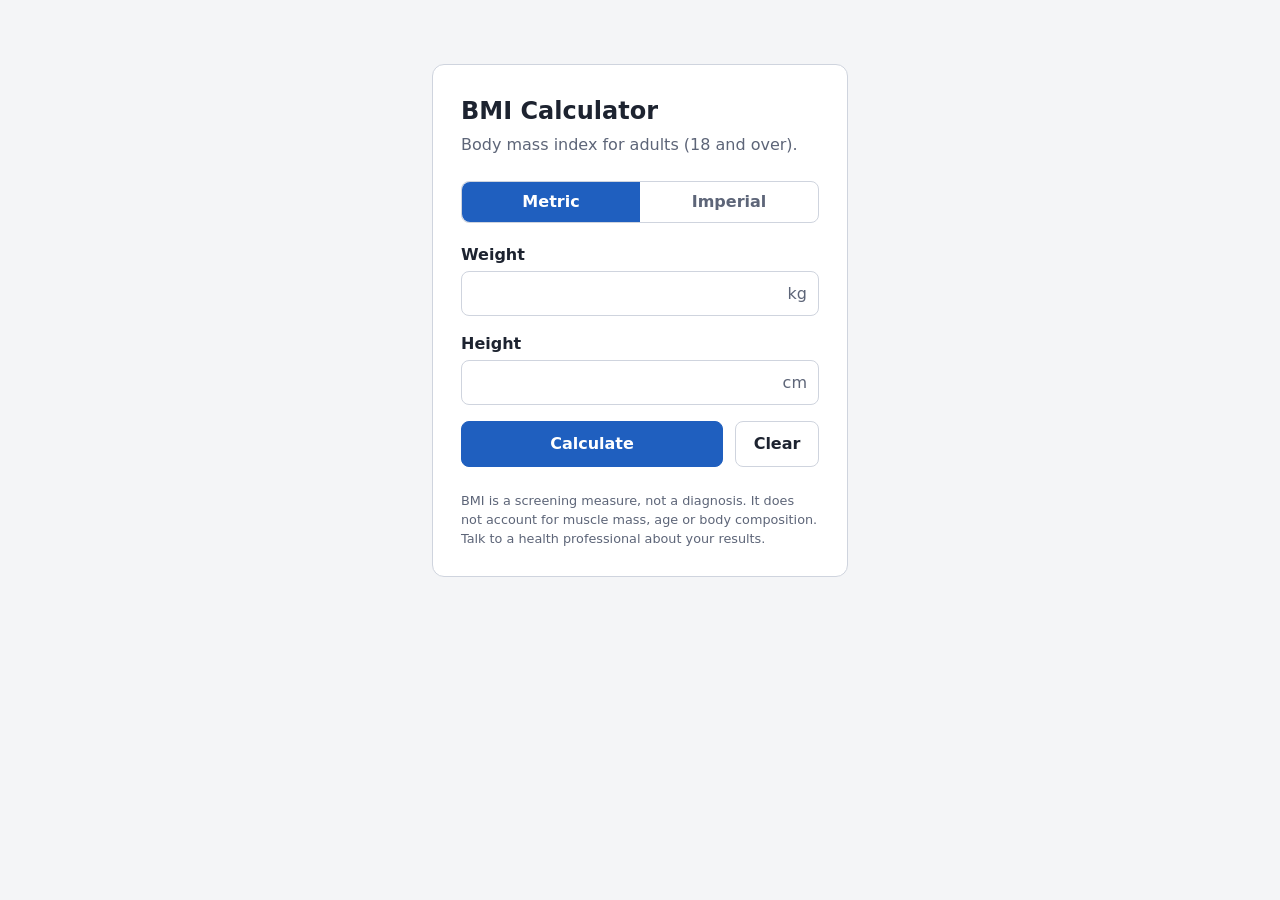
==== BMI calculator prototype/index.html @ 72e8aea8 "Serve app at / (rename bmi.html to index.html), add no-cache dev server Co-authored-by: arena-agent " ====
<!DOCTYPE html>
<html lang="en">
<head>
    <meta charset="utf-8">
    <meta name="viewport" content="width=device-width, initial-scale=1">
    <title>BMI Calculator</title>
    <link rel="stylesheet" href="bmi.css">
</head>
<body>
    <main class="card">
        <h1>BMI Calculator</h1>
        <p class="lead">Body mass index for adults (18 and over).</p>

        <form id="bmi-form" novalidate>
            <fieldset class="units">
                <legend class="visually-hidden">Units</legend>
                <label class="units__option">
                    <input type="radio" name="units" value="metric" checked>
                    <span>Metric</span>
                </label>
                <label class="units__option">
                    <input type="radio" name="units" value="imperial">
                    <span>Imperial</span>
                </label>
            </fieldset>

            <div class="field">
                <label for="weight">Weight</label>
                <div class="field__row">
                    <div class="input-wrap">
                        <input id="weight" name="weight" type="number" inputmode="decimal"
                               min="0" step="any" autocomplete="off" aria-describedby="weight-error">
                        <span class="input-wrap__unit" data-unit="weight">kg</span>
                    </div>
                </div>
                <p id="weight-error" class="field__error" hidden></p>
            </div>

            <div class="field">
                <label for="height">Height</label>
                <div class="field__row">
                    <div class="input-wrap">
                        <input id="height" name="height" type="number" inputmode="decimal"
                               min="0" step="any" autocomplete="off" aria-describedby="height-error">
                        <span class="input-wrap__unit" data-unit="height">cm</span>
                    </div>
                    <div class="input-wrap" id="inches-wrap" hidden>
                        <input id="inches" name="inches" type="number" inputmode="decimal"
                               min="0" step="any" autocomplete="off" aria-label="Height, inches"
                               aria-describedby="height-error">
                        <span class="input-wrap__unit">in</span>
                    </div>
                </div>
                <p id="height-error" class="field__error" hidden></p>
            </div>

            <div class="actions">
                <button type="submit" class="btn btn--primary">Calculate</button>
                <button type="reset" class="btn">Clear</button>
            </div>
        </form>

        <section id="result" class="result" aria-live="polite" hidden>
            <p class="result__label">Your BMI</p>
            <p class="result__value" id="bmi-output"></p>
            <p class="result__category" id="message"></p>

            <div class="scale" aria-hidden="true">
                <div class="scale__bar">
                    <span class="scale__seg scale__seg--under"></span>
                    <span class="scale__seg scale__seg--healthy"></span>
                    <span class="scale__seg scale__seg--over"></span>
                    <span class="scale__seg scale__seg--obese"></span>
                    <span class="scale__marker" id="marker"></span>
                </div>
            </div>

            <ul class="legend">
                <li class="legend__item legend__item--under">Underweight <span>&lt; 18.5</span></li>
                <li class="legend__item legend__item--healthy">Healthy <span>18.5&ndash;24.9</span></li>
                <li class="legend__item legend__item--over">Overweight <span>25&ndash;29.9</span></li>
                <li class="legend__item legend__item--obese">Obese <span>30+</span></li>
            </ul>
        </section>

        <p class="note">
            BMI is a screening measure, not a diagnosis. It does not account for
            muscle mass, age or body composition. Talk to a health professional
            about your results.
        </p>
    </main>

    <script src="bmi.js"></script>
</body>
</html>
---- BMI calculator prototype/bmi.css ----
:root {
    --bg: #f4f5f7;
    --surface: #ffffff;
    --text: #1d2330;
    --muted: #5d6578;
    --border: #cfd4de;
    --accent: #1f5fbf;
    --accent-hover: #184c99;
    --on-accent: #ffffff;
    --error: #b3261e;

    --under: #5b8def;
    --healthy: #3da66a;
    --over: #e0a030;
    --obese: #d2504a;

    /* Darker variants for text, to keep contrast on the card surface */
    --under-text: #2a58b8;
    --healthy-text: #1f7444;
    --over-text: #8a5600;
    --obese-text: #b3302a;
}

@media (prefers-color-scheme: dark) {
    :root {
        --bg: #14171f;
        --surface: #1d222d;
        --text: #e8ebf2;
        --muted: #9aa3b5;
        --border: #3a4254;
        --accent: #5b8def;
        --accent-hover: #7aa3f5;
        --on-accent: #0d1626;
        --error: #ff8a80;

        --under-text: #7fa6f7;
        --healthy-text: #5fc58b;
        --over-text: #ecb54d;
        --obese-text: #f0827c;
    }
}

*,
*::before,
*::after {
    box-sizing: border-box;
}

body {
    margin: 0;
    min-height: 100vh;
    display: grid;
    place-items: start center;
    padding: clamp(1rem, 8vh, 4rem) 1rem 1rem;
    background: var(--bg);
    color: var(--text);
    font-family: system-ui, -apple-system, "Segoe UI", Roboto, sans-serif;
    line-height: 1.5;
}

.card {
    width: 100%;
    max-width: 26rem;
    padding: 1.75rem;
    background: var(--surface);
    border: 1px solid var(--border);
    border-radius: 12px;
}

h1 {
    margin: 0;
    font-size: 1.5rem;
}

.lead {
    margin: 0.25rem 0 1.5rem;
    color: var(--muted);
}

.visually-hidden {
    position: absolute;
    width: 1px;
    height: 1px;
    overflow: hidden;
    clip: rect(0 0 0 0);
    white-space: nowrap;
}

/* Unit toggle */
.units {
    display: grid;
    grid-template-columns: 1fr 1fr;
    margin: 0 0 1.25rem;
    padding: 0;
    border: 1px solid var(--border);
    border-radius: 8px;
    overflow: hidden;
}

.units__option {
    position: relative;
    text-align: center;
    cursor: pointer;
}

.units__option input {
    position: absolute;
    opacity: 0;
    inset: 0;
    cursor: pointer;
}

.units__option span {
    display: block;
    padding: 0.5rem;
    font-weight: 600;
    color: var(--muted);
}

.units__option input:checked + span {
    background: var(--accent);
    color: var(--on-accent);
}

.units__option input:focus-visible + span {
    outline: 2px solid var(--accent);
    outline-offset: -4px;
}

/* Fields */
.field {
    margin-bottom: 1rem;
}

.field label {
    display: block;
    margin-bottom: 0.25rem;
    font-weight: 600;
}

.field__row {
    display: flex;
    gap: 0.5rem;
}

.input-wrap {
    position: relative;
    flex: 1;
}

.input-wrap input {
    width: 100%;
    padding: 0.6rem 2.75rem 0.6rem 0.75rem;
    font: inherit;
    color: inherit;
    background: var(--surface);
    border: 1px solid var(--border);
    border-radius: 8px;
    appearance: textfield;
    -moz-appearance: textfield;
}

.input-wrap input::-webkit-outer-spin-button,
.input-wrap input::-webkit-inner-spin-button {
    -webkit-appearance: none;
    margin: 0;
}

.input-wrap input:focus-visible {
    outline: 2px solid var(--accent);
    outline-offset: 1px;
    border-color: var(--accent);
}

.input-wrap input[aria-invalid="true"] {
    border-color: var(--error);
}

.input-wrap__unit {
    position: absolute;
    top: 50%;
    right: 0.75rem;
    transform: translateY(-50%);
    color: var(--muted);
    pointer-events: none;
}

.field__error {
    margin: 0.35rem 0 0;
    color: var(--error);
    font-size: 0.85rem;
}

/* Buttons */
.actions {
    display: flex;
    gap: 0.75rem;
}

.btn {
    padding: 0.6rem 1.1rem;
    font: inherit;
    font-weight: 600;
    color: var(--text);
    background: transparent;
    border: 1px solid var(--border);
    border-radius: 8px;
    cursor: pointer;
}

.btn:hover {
    border-color: var(--muted);
}

.btn:focus-visible {
    outline: 2px solid var(--accent);
    outline-offset: 2px;
}

.btn--primary {
    flex: 1;
    color: var(--on-accent);
    background: var(--accent);
    border-color: var(--accent);
}

.btn--primary:hover {
    background: var(--accent-hover);
    border-color: var(--accent-hover);
}

/* Result */
.result {
    margin-top: 1.5rem;
    padding-top: 1.5rem;
    border-top: 1px solid var(--border);
}

.result__label {
    margin: 0;
    color: var(--muted);
    font-size: 0.9rem;
}

.result__value {
    margin: 0;
    font-size: 2.5rem;
    font-weight: 700;
    line-height: 1.2;
}

.result__category {
    margin: 0 0 1.25rem;
    font-weight: 600;
}

.result[data-category="under"]   .result__category { color: var(--under-text); }
.result[data-category="healthy"] .result__category { color: var(--healthy-text); }
.result[data-category="over"]    .result__category { color: var(--over-text); }
.result[data-category="obese"]   .result__category { color: var(--obese-text); }

/* Scale: 15 -> 40 BMI mapped across the bar. Segment widths = range / 25. */
.scale__bar {
    position: relative;
    display: flex;
    height: 10px;
    border-radius: 5px;
    background: var(--border);
}

.scale__seg:first-child { border-radius: 5px 0 0 5px; }
.scale__seg:nth-child(4) { border-radius: 0 5px 5px 0; }
.scale__seg--under   { width: 14%; background: var(--under); }
.scale__seg--healthy { width: 26%; background: var(--healthy); }
.scale__seg--over    { width: 20%; background: var(--over); }
.scale__seg--obese   { width: 40%; background: var(--obese); }

.scale__marker {
    position: absolute;
    top: -4px;
    left: 0;
    width: 4px;
    height: 18px;
    margin-left: -2px;
    border-radius: 2px;
    background: var(--text);
    box-shadow: 0 0 0 2px var(--surface);
}

.legend {
    display: flex;
    flex-wrap: wrap;
    gap: 0.35rem 1rem;
    margin: 1rem 0 0;
    padding: 0;
    list-style: none;
    font-size: 0.8rem;
    color: var(--muted);
}

.legend__item::before {
    content: "";
    display: inline-block;
    width: 0.6rem;
    height: 0.6rem;
    margin-right: 0.4rem;
    border-radius: 50%;
    background: currentColor;
}

.legend__item--under::before   { color: var(--under); }
.legend__item--healthy::before { color: var(--healthy); }
.legend__item--over::before    { color: var(--over); }
.legend__item--obese::before   { color: var(--obese); }

.legend__item span {
    color: var(--text);
}

.note {
    margin: 1.5rem 0 0;
    font-size: 0.8rem;
    color: var(--muted);
}

[hidden] {
    display: none !important;
}
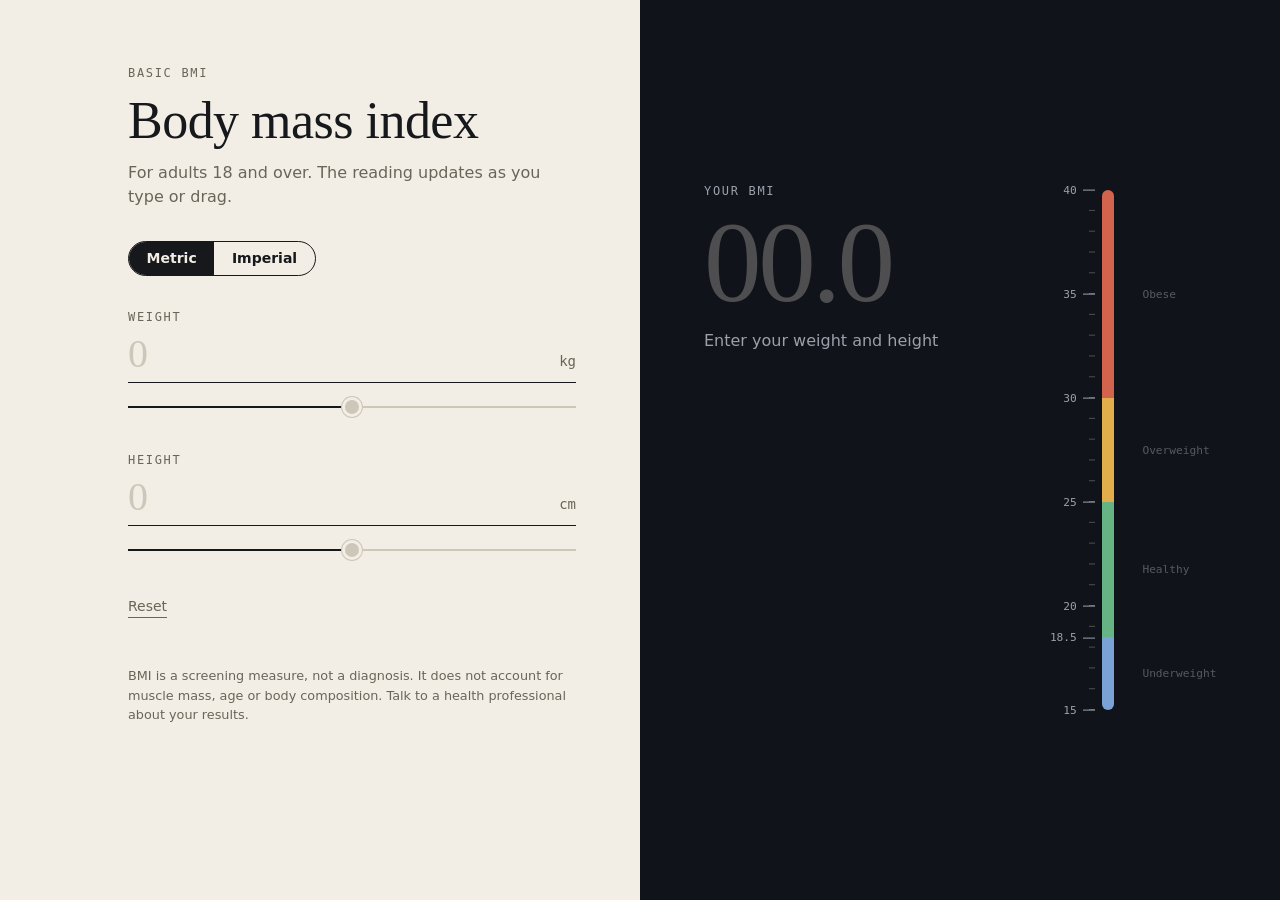
==== commit c1180b19: "Redesign as a live readout: split layout, sliders, ruler gauge, per-field timing for errors Co-autho" ====
--- a/BMI calculator prototype/index.html
+++ b/BMI calculator prototype/index.html
@@ -3,92 +3,117 @@
 <head>
     <meta charset="utf-8">
     <meta name="viewport" content="width=device-width, initial-scale=1">
-    <title>BMI Calculator</title>
+    <meta name="color-scheme" content="light dark">
+    <title>Body Mass Index</title>
     <link rel="stylesheet" href="bmi.css">
 </head>
 <body>
-    <main class="card">
-        <h1>BMI Calculator</h1>
-        <p class="lead">Body mass index for adults (18 and over).</p>
+    <div class="app">
 
-        <form id="bmi-form" novalidate>
-            <fieldset class="units">
-                <legend class="visually-hidden">Units</legend>
-                <label class="units__option">
-                    <input type="radio" name="units" value="metric" checked>
-                    <span>Metric</span>
-                </label>
-                <label class="units__option">
-                    <input type="radio" name="units" value="imperial">
-                    <span>Imperial</span>
-                </label>
-            </fieldset>
+        <main class="panel panel--input">
+            <header class="intro">
+                <p class="eyebrow">Basic BMI</p>
+                <h1>Body mass index</h1>
+                <p class="lead">For adults 18 and over. The reading updates as you type or drag.</p>
+            </header>
 
-            <div class="field">
-                <label for="weight">Weight</label>
-                <div class="field__row">
-                    <div class="input-wrap">
-                        <input id="weight" name="weight" type="number" inputmode="decimal"
-                               min="0" step="any" autocomplete="off" aria-describedby="weight-error">
-                        <span class="input-wrap__unit" data-unit="weight">kg</span>
+            <form id="bmi-form" novalidate autocomplete="off">
+                <fieldset class="units">
+                    <legend class="visually-hidden">Units</legend>
+                    <label class="units__option">
+                        <input type="radio" name="units" value="metric" checked>
+                        <span>Metric</span>
+                    </label>
+                    <label class="units__option">
+                        <input type="radio" name="units" value="imperial">
+                        <span>Imperial</span>
+                    </label>
+                </fieldset>
+
+                <div class="field">
+                    <label class="field__label" for="weight">Weight</label>
+                    <div class="field__row">
+                        <div class="input-wrap">
+                            <input id="weight" name="weight" type="number" inputmode="decimal"
+                                   min="0" step="any" placeholder="0" aria-describedby="weight-error">
+                            <span class="input-wrap__unit" data-unit="weight">kg</span>
+                        </div>
                     </div>
+                    <input class="slider" id="weight-slider" type="range" aria-label="Adjust weight">
+                    <p id="weight-error" class="field__error" hidden></p>
                 </div>
-                <p id="weight-error" class="field__error" hidden></p>
+
+                <div class="field">
+                    <label class="field__label" for="height">Height</label>
+                    <div class="field__row">
+                        <div class="input-wrap">
+                            <input id="height" name="height" type="number" inputmode="decimal"
+                                   min="0" step="any" placeholder="0" aria-describedby="height-error">
+                            <span class="input-wrap__unit" data-unit="height">cm</span>
+                        </div>
+                        <div class="input-wrap" id="inches-wrap" hidden>
+                            <input id="inches" name="inches" type="number" inputmode="decimal"
+                                   min="0" step="any" placeholder="0" aria-label="Height, inches"
+                                   aria-describedby="height-error">
+                            <span class="input-wrap__unit">in</span>
+                        </div>
+                    </div>
+                    <input class="slider" id="height-slider" type="range" aria-label="Adjust height">
+                    <p id="height-error" class="field__error" hidden></p>
+                </div>
+
+                <button type="reset" class="reset">Reset</button>
+            </form>
+
+            <p class="note">
+                BMI is a screening measure, not a diagnosis. It does not account for
+                muscle mass, age or body composition. Talk to a health professional
+                about your results.
+            </p>
+        </main>
+
+        <section class="panel panel--readout readout" id="result" data-state="empty"
+                 aria-labelledby="readout-title">
+            <div class="readout__text">
+                <p class="readout__label" id="readout-title">Your BMI</p>
+                <p class="readout__value" id="bmi-output" aria-hidden="true">00.0</p>
+                <p class="readout__category">
+                    <span id="message">Enter your weight and height</span>
+                    <span class="readout__detail" id="detail"></span>
+                </p>
+                <p class="readout__range" id="range"></p>
             </div>
 
-            <div class="field">
-                <label for="height">Height</label>
-                <div class="field__row">
-                    <div class="input-wrap">
-                        <input id="height" name="height" type="number" inputmode="decimal"
-                               min="0" step="any" autocomplete="off" aria-describedby="height-error">
-                        <span class="input-wrap__unit" data-unit="height">cm</span>
-                    </div>
-                    <div class="input-wrap" id="inches-wrap" hidden>
-                        <input id="inches" name="inches" type="number" inputmode="decimal"
-                               min="0" step="any" autocomplete="off" aria-label="Height, inches"
-                               aria-describedby="height-error">
-                        <span class="input-wrap__unit">in</span>
-                    </div>
+            <div class="gauge" aria-hidden="true">
+                <div class="gauge__marks">
+                    <span style="bottom:100%">40</span>
+                    <span style="bottom:80%">35</span>
+                    <span style="bottom:60%">30</span>
+                    <span style="bottom:40%">25</span>
+                    <span style="bottom:20%">20</span>
+                    <span style="bottom:14%">18.5</span>
+                    <span style="bottom:0%">15</span>
                 </div>
-                <p id="height-error" class="field__error" hidden></p>
-            </div>
-
-            <div class="actions">
-                <button type="submit" class="btn btn--primary">Calculate</button>
-                <button type="reset" class="btn">Clear</button>
-            </div>
-        </form>
-
-        <section id="result" class="result" aria-live="polite" hidden>
-            <p class="result__label">Your BMI</p>
-            <p class="result__value" id="bmi-output"></p>
-            <p class="result__category" id="message"></p>
-
-            <div class="scale" aria-hidden="true">
-                <div class="scale__bar">
-                    <span class="scale__seg scale__seg--under"></span>
-                    <span class="scale__seg scale__seg--healthy"></span>
-                    <span class="scale__seg scale__seg--over"></span>
-                    <span class="scale__seg scale__seg--obese"></span>
-                    <span class="scale__marker" id="marker"></span>
+                <div class="gauge__ticks"></div>
+                <div class="gauge__bar">
+                    <span class="zone zone--obese"></span>
+                    <span class="zone zone--over"></span>
+                    <span class="zone zone--healthy"></span>
+                    <span class="zone zone--under"></span>
+                    <span class="gauge__pointer" id="marker"></span>
+                </div>
+                <div class="gauge__names">
+                    <span data-zone="obese" style="bottom:80%">Obese</span>
+                    <span data-zone="over" style="bottom:50%">Overweight</span>
+                    <span data-zone="healthy" style="bottom:27%">Healthy</span>
+                    <span data-zone="under" style="bottom:7%">Underweight</span>
                 </div>
             </div>
 
-            <ul class="legend">
-                <li class="legend__item legend__item--under">Underweight <span>&lt; 18.5</span></li>
-                <li class="legend__item legend__item--healthy">Healthy <span>18.5&ndash;24.9</span></li>
-                <li class="legend__item legend__item--over">Overweight <span>25&ndash;29.9</span></li>
-                <li class="legend__item legend__item--obese">Obese <span>30+</span></li>
-            </ul>
+            <p class="visually-hidden" id="sr-status" aria-live="polite"></p>
         </section>
 
-        <p class="note">
-            BMI is a screening measure, not a diagnosis. It does not account for
-            muscle mass, age or body composition. Talk to a health professional
-            about your results.
-        </p>
-    </main>
+    </div>
 
     <script src="bmi.js"></script>
 </body>
--- a/BMI calculator prototype/bmi.css
+++ b/BMI calculator prototype/bmi.css
@@ -1,42 +1,35 @@
 :root {
-    --bg: #f4f5f7;
-    --surface: #ffffff;
-    --text: #1d2330;
-    --muted: #5d6578;
-    --border: #cfd4de;
-    --accent: #1f5fbf;
-    --accent-hover: #184c99;
-    --on-accent: #ffffff;
-    --error: #b3261e;
-
-    --under: #5b8def;
-    --healthy: #3da66a;
-    --over: #e0a030;
-    --obese: #d2504a;
-
-    /* Darker variants for text, to keep contrast on the card surface */
-    --under-text: #2a58b8;
-    --healthy-text: #1f7444;
-    --over-text: #8a5600;
-    --obese-text: #b3302a;
+    --paper: #f2eee5;
+    --ink: #17181c;
+    --muted: #686559;
+    --line: #cdc7b9;
+    --error: #a8321f;
+
+    --readout-base: #101319;
+    --readout-text: #efeadf;
+    --readout-muted: #9aa1ac;
+    --readout-line: rgba(239, 234, 223, 0.28);
+
+    --under: #7aa2d6;
+    --healthy: #66b383;
+    --over: #e2ae4b;
+    --obese: #d2634d;
+
+    --serif: "Iowan Old Style", "Palatino Linotype", Palatino, "Book Antiqua", Georgia, serif;
+    --sans: system-ui, -apple-system, "Segoe UI", Roboto, sans-serif;
+    --mono: ui-monospace, "SF Mono", Menlo, Consolas, monospace;
+
+    --gauge-height: clamp(300px, 58vh, 520px);
 }
 
 @media (prefers-color-scheme: dark) {
     :root {
-        --bg: #14171f;
-        --surface: #1d222d;
-        --text: #e8ebf2;
-        --muted: #9aa3b5;
-        --border: #3a4254;
-        --accent: #5b8def;
-        --accent-hover: #7aa3f5;
-        --on-accent: #0d1626;
-        --error: #ff8a80;
-
-        --under-text: #7fa6f7;
-        --healthy-text: #5fc58b;
-        --over-text: #ecb54d;
-        --obese-text: #f0827c;
+        --paper: #17191e;
+        --ink: #ece8de;
+        --muted: #9b988e;
+        --line: #353841;
+        --error: #ff9480;
+        --readout-base: #0b0d11;
     }
 }
 
@@ -48,33 +41,14 @@
 
 body {
     margin: 0;
-    min-height: 100vh;
-    display: grid;
-    place-items: start center;
-    padding: clamp(1rem, 8vh, 4rem) 1rem 1rem;
-    background: var(--bg);
-    color: var(--text);
-    font-family: system-ui, -apple-system, "Segoe UI", Roboto, sans-serif;
+    background: var(--paper);
+    color: var(--ink);
+    font-family: var(--sans);
     line-height: 1.5;
 }
 
-.card {
-    width: 100%;
-    max-width: 26rem;
-    padding: 1.75rem;
-    background: var(--surface);
-    border: 1px solid var(--border);
-    border-radius: 12px;
-}
-
-h1 {
-    margin: 0;
-    font-size: 1.5rem;
-}
-
-.lead {
-    margin: 0.25rem 0 1.5rem;
-    color: var(--muted);
+[hidden] {
+    display: none !important;
 }
 
 .visually-hidden {
@@ -86,78 +60,142 @@
     white-space: nowrap;
 }
 
-/* Unit toggle */
+/* ---------- Layout ---------- */
+
+.app {
+    display: grid;
+    grid-template-columns: 1fr;
+    min-height: 100vh;
+}
+
+.panel {
+    padding: clamp(1.5rem, 5vw, 4rem);
+}
+
+@media (min-width: 880px) {
+    .app {
+        grid-template-columns: minmax(340px, 1fr) minmax(420px, 1fr);
+    }
+
+    .panel--input {
+        display: flex;
+        flex-direction: column;
+        align-items: flex-end;
+    }
+
+    .panel--input > * {
+        width: 100%;
+        max-width: 28rem;
+    }
+}
+
+/* ---------- Input side ---------- */
+
+.eyebrow {
+    margin: 0 0 0.75rem;
+    font-family: var(--mono);
+    font-size: 0.75rem;
+    letter-spacing: 0.14em;
+    text-transform: uppercase;
+    color: var(--muted);
+}
+
+h1 {
+    margin: 0;
+    font-family: var(--serif);
+    font-size: clamp(2.25rem, 5vw, 3.25rem);
+    font-weight: 400;
+    line-height: 1.05;
+    letter-spacing: -0.01em;
+}
+
+.lead {
+    margin: 0.75rem 0 2rem;
+    color: var(--muted);
+}
+
+/* Unit switch */
 .units {
-    display: grid;
-    grid-template-columns: 1fr 1fr;
-    margin: 0 0 1.25rem;
+    display: inline-flex;
+    margin: 0 0 2rem;
     padding: 0;
-    border: 1px solid var(--border);
-    border-radius: 8px;
+    border: 1px solid var(--ink);
+    border-radius: 999px;
     overflow: hidden;
 }
 
 .units__option {
     position: relative;
-    text-align: center;
     cursor: pointer;
 }
 
 .units__option input {
     position: absolute;
+    inset: 0;
     opacity: 0;
-    inset: 0;
     cursor: pointer;
 }
 
 .units__option span {
     display: block;
-    padding: 0.5rem;
+    padding: 0.4rem 1.1rem;
+    font-size: 0.875rem;
     font-weight: 600;
-    color: var(--muted);
+    transition: background-color 0.2s, color 0.2s;
 }
 
 .units__option input:checked + span {
-    background: var(--accent);
-    color: var(--on-accent);
+    background: var(--ink);
+    color: var(--paper);
 }
 
 .units__option input:focus-visible + span {
-    outline: 2px solid var(--accent);
+    outline: 2px solid var(--ink);
     outline-offset: -4px;
 }
 
 /* Fields */
 .field {
-    margin-bottom: 1rem;
-}
-
-.field label {
+    margin-bottom: 2rem;
+}
+
+.field__label {
     display: block;
-    margin-bottom: 0.25rem;
-    font-weight: 600;
+    font-family: var(--mono);
+    font-size: 0.75rem;
+    letter-spacing: 0.14em;
+    text-transform: uppercase;
+    color: var(--muted);
 }
 
 .field__row {
     display: flex;
-    gap: 0.5rem;
+    gap: 1.25rem;
 }
 
 .input-wrap {
     position: relative;
     flex: 1;
+    min-width: 0;
 }
 
 .input-wrap input {
     width: 100%;
-    padding: 0.6rem 2.75rem 0.6rem 0.75rem;
-    font: inherit;
-    color: inherit;
-    background: var(--surface);
-    border: 1px solid var(--border);
-    border-radius: 8px;
+    padding: 0.25rem 2.75rem 0.25rem 0;
+    font-family: var(--serif);
+    font-size: 2.5rem;
+    line-height: 1.2;
+    color: var(--ink);
+    background: transparent;
+    border: 0;
+    border-bottom: 1px solid var(--ink);
+    border-radius: 0;
     appearance: textfield;
     -moz-appearance: textfield;
+}
+
+.input-wrap input::placeholder {
+    color: var(--line);
 }
 
 .input-wrap input::-webkit-outer-spin-button,
@@ -166,163 +204,359 @@
     margin: 0;
 }
 
-.input-wrap input:focus-visible {
-    outline: 2px solid var(--accent);
-    outline-offset: 1px;
-    border-color: var(--accent);
+.input-wrap input:focus {
+    outline: none;
+    border-bottom-width: 3px;
+    padding-bottom: calc(0.25rem - 2px);
 }
 
 .input-wrap input[aria-invalid="true"] {
-    border-color: var(--error);
+    border-bottom-color: var(--error);
 }
 
 .input-wrap__unit {
     position: absolute;
-    top: 50%;
-    right: 0.75rem;
-    transform: translateY(-50%);
+    right: 0;
+    bottom: 0.7rem;
+    font-family: var(--mono);
+    font-size: 0.875rem;
     color: var(--muted);
     pointer-events: none;
 }
 
 .field__error {
-    margin: 0.35rem 0 0;
+    margin: 0.5rem 0 0;
+    font-size: 0.85rem;
     color: var(--error);
-    font-size: 0.85rem;
-}
-
-/* Buttons */
-.actions {
-    display: flex;
-    gap: 0.75rem;
-}
-
-.btn {
-    padding: 0.6rem 1.1rem;
+}
+
+/* Sliders */
+.slider {
+    --fill: 50%;
+    display: block;
+    width: 100%;
+    height: 1.5rem;
+    margin: 0.75rem 0 0;
+    background: transparent;
+    appearance: none;
+    -webkit-appearance: none;
+    cursor: pointer;
+}
+
+.slider:focus {
+    outline: none;
+}
+
+.slider::-webkit-slider-runnable-track {
+    height: 2px;
+    background: linear-gradient(to right, var(--ink) var(--fill), var(--line) var(--fill));
+}
+
+.slider::-moz-range-track {
+    height: 2px;
+    background: var(--line);
+}
+
+.slider::-moz-range-progress {
+    height: 2px;
+    background: var(--ink);
+}
+
+/* Until touched, the thumb is muted so it does not suggest a value */
+.slider:not([data-touched])::-webkit-slider-thumb {
+    background: var(--line);
+    box-shadow: 0 0 0 1px var(--line);
+}
+
+.slider:not([data-touched])::-moz-range-thumb {
+    background: var(--line);
+    box-shadow: 0 0 0 1px var(--line);
+}
+
+.slider::-webkit-slider-thumb {
+    -webkit-appearance: none;
+    width: 1.25rem;
+    height: 1.25rem;
+    margin-top: calc(-0.625rem + 1px);
+    background: var(--ink);
+    border: 3px solid var(--paper);
+    border-radius: 50%;
+    box-shadow: 0 0 0 1px var(--ink);
+    transition: transform 0.15s;
+}
+
+.slider::-moz-range-thumb {
+    width: 0.75rem;
+    height: 0.75rem;
+    background: var(--ink);
+    border: 3px solid var(--paper);
+    border-radius: 50%;
+    box-shadow: 0 0 0 1px var(--ink);
+}
+
+.slider:hover::-webkit-slider-thumb,
+.slider:focus-visible::-webkit-slider-thumb {
+    transform: scale(1.2);
+}
+
+.slider:focus-visible::-webkit-slider-thumb {
+    box-shadow: 0 0 0 1px var(--ink), 0 0 0 4px var(--paper), 0 0 0 6px var(--ink);
+}
+
+.slider:focus-visible::-moz-range-thumb {
+    box-shadow: 0 0 0 1px var(--ink), 0 0 0 4px var(--paper), 0 0 0 6px var(--ink);
+}
+
+.reset {
+    padding: 0;
     font: inherit;
-    font-weight: 600;
-    color: var(--text);
-    background: transparent;
-    border: 1px solid var(--border);
-    border-radius: 8px;
+    font-size: 0.875rem;
+    color: var(--muted);
+    background: none;
+    border: 0;
+    border-bottom: 1px solid currentColor;
     cursor: pointer;
 }
 
-.btn:hover {
-    border-color: var(--muted);
-}
-
-.btn:focus-visible {
-    outline: 2px solid var(--accent);
-    outline-offset: 2px;
-}
-
-.btn--primary {
-    flex: 1;
-    color: var(--on-accent);
-    background: var(--accent);
-    border-color: var(--accent);
-}
-
-.btn--primary:hover {
-    background: var(--accent-hover);
-    border-color: var(--accent-hover);
-}
-
-/* Result */
-.result {
-    margin-top: 1.5rem;
-    padding-top: 1.5rem;
-    border-top: 1px solid var(--border);
-}
-
-.result__label {
-    margin: 0;
-    color: var(--muted);
-    font-size: 0.9rem;
-}
-
-.result__value {
-    margin: 0;
-    font-size: 2.5rem;
-    font-weight: 700;
-    line-height: 1.2;
-}
-
-.result__category {
-    margin: 0 0 1.25rem;
-    font-weight: 600;
-}
-
-.result[data-category="under"]   .result__category { color: var(--under-text); }
-.result[data-category="healthy"] .result__category { color: var(--healthy-text); }
-.result[data-category="over"]    .result__category { color: var(--over-text); }
-.result[data-category="obese"]   .result__category { color: var(--obese-text); }
-
-/* Scale: 15 -> 40 BMI mapped across the bar. Segment widths = range / 25. */
-.scale__bar {
-    position: relative;
-    display: flex;
-    height: 10px;
-    border-radius: 5px;
-    background: var(--border);
-}
-
-.scale__seg:first-child { border-radius: 5px 0 0 5px; }
-.scale__seg:nth-child(4) { border-radius: 0 5px 5px 0; }
-.scale__seg--under   { width: 14%; background: var(--under); }
-.scale__seg--healthy { width: 26%; background: var(--healthy); }
-.scale__seg--over    { width: 20%; background: var(--over); }
-.scale__seg--obese   { width: 40%; background: var(--obese); }
-
-.scale__marker {
-    position: absolute;
-    top: -4px;
-    left: 0;
-    width: 4px;
-    height: 18px;
-    margin-left: -2px;
-    border-radius: 2px;
-    background: var(--text);
-    box-shadow: 0 0 0 2px var(--surface);
-}
-
-.legend {
-    display: flex;
-    flex-wrap: wrap;
-    gap: 0.35rem 1rem;
-    margin: 1rem 0 0;
-    padding: 0;
-    list-style: none;
+.reset:hover {
+    color: var(--ink);
+}
+
+.reset:focus-visible {
+    outline: 2px solid var(--ink);
+    outline-offset: 4px;
+}
+
+.note {
+    margin: 3rem 0 0;
     font-size: 0.8rem;
     color: var(--muted);
 }
 
-.legend__item::before {
+/* ---------- Readout side ---------- */
+
+.readout {
+    --tint: var(--readout-base);
+    display: grid;
+    grid-template-columns: 1fr auto;
+    gap: 1.5rem;
+    align-content: center;
+    align-items: start;
+    color: var(--readout-text);
+    background: color-mix(in srgb, var(--tint) 16%, var(--readout-base));
+    transition: background-color 0.7s ease;
+}
+
+.readout[data-category="under"]   { --tint: var(--under); }
+.readout[data-category="healthy"] { --tint: var(--healthy); }
+.readout[data-category="over"]    { --tint: var(--over); }
+.readout[data-category="obese"]   { --tint: var(--obese); }
+.readout[data-state="empty"]      { --tint: var(--readout-base); }
+
+.readout__text {
+    min-width: 0;
+    transition: opacity 0.3s;
+}
+
+.readout__label {
+    margin: 0;
+    font-family: var(--mono);
+    font-size: 0.75rem;
+    letter-spacing: 0.14em;
+    text-transform: uppercase;
+    color: var(--readout-muted);
+}
+
+.readout__value {
+    margin: 0.5rem 0 0.75rem;
+    font-family: var(--serif);
+    font-size: clamp(3.5rem, 9vw, 7.5rem);
+    font-weight: 400;
+    line-height: 0.95;
+    letter-spacing: -0.03em;
+    font-variant-numeric: lining-nums tabular-nums;
+}
+
+.readout[data-state="empty"] .readout__value {
+    color: var(--readout-line);
+}
+
+.readout__category {
+    margin: 0;
+    font-size: 1.25rem;
+    font-weight: 600;
+}
+
+.readout[data-state="empty"] .readout__category {
+    font-size: 1rem;
+    font-weight: 400;
+    color: var(--readout-muted);
+}
+
+.readout[data-state="stale"] .readout__category {
+    color: var(--readout-muted);
+}
+
+.readout[data-category="under"]   #message { color: var(--under); }
+.readout[data-category="healthy"] #message { color: var(--healthy); }
+.readout[data-category="over"]    #message { color: var(--over); }
+.readout[data-category="obese"]   #message { color: var(--obese); }
+.readout[data-state="empty"] #message,
+.readout[data-state="stale"] #message { color: var(--readout-muted); }
+
+.readout__detail {
+    display: block;
+    margin-top: 0.1rem;
+    font-size: 1rem;
+    font-weight: 400;
+    color: var(--readout-muted);
+}
+
+.readout__range {
+    margin: 0.5rem 0 0;
+    font-size: 0.9rem;
+    color: var(--readout-muted);
+}
+
+.readout[data-state="stale"] .readout__value,
+.readout[data-state="stale"] .readout__range {
+    opacity: 0.35;
+}
+
+/* Gauge: BMI 15 (bottom) to 40 (top), 4% of the height per BMI point */
+.gauge {
+    display: grid;
+    grid-template-columns: 2.5rem 0.75rem 0.75rem 6rem;
+    column-gap: 0.4rem;
+    height: var(--gauge-height);
+    margin: 0.5rem 0;
+    font-family: var(--mono);
+    font-size: 0.7rem;
+    color: var(--readout-muted);
+}
+
+.gauge > * {
+    position: relative;
+    height: 100%;
+}
+
+.gauge__marks span,
+.gauge__names span {
+    position: absolute;
+    transform: translateY(50%);
+    line-height: 1;
+    white-space: nowrap;
+}
+
+.gauge__marks span {
+    right: 0;
+}
+
+/* A tick at every label, so threshold values like 18.5 line up with the ruler */
+.gauge__marks span::after {
     content: "";
-    display: inline-block;
-    width: 0.6rem;
-    height: 0.6rem;
-    margin-right: 0.4rem;
-    border-radius: 50%;
-    background: currentColor;
-}
-
-.legend__item--under::before   { color: var(--under); }
-.legend__item--healthy::before { color: var(--healthy); }
-.legend__item--over::before    { color: var(--over); }
-.legend__item--obese::before   { color: var(--obese); }
-
-.legend__item span {
-    color: var(--text);
-}
-
-.note {
-    margin: 1.5rem 0 0;
-    font-size: 0.8rem;
-    color: var(--muted);
-}
-
-[hidden] {
-    display: none !important;
-}
+    position: absolute;
+    top: 50%;
+    left: calc(100% + 0.4rem);
+    width: 0.75rem;
+    height: 1px;
+    background: var(--readout-muted);
+}
+
+.gauge__ticks {
+    background: linear-gradient(to top, var(--readout-line) 1px, transparent 1px)
+        right bottom / 0.375rem 4% repeat-y;
+}
+
+.gauge__bar {
+    display: flex;
+    flex-direction: column;
+    border-radius: 6px;
+}
+
+.zone {
+    display: block;
+}
+
+.zone--obese   { flex: 40; background: var(--obese);   border-radius: 6px 6px 0 0; }
+.zone--over    { flex: 20; background: var(--over); }
+.zone--healthy { flex: 26; background: var(--healthy); }
+.zone--under   { flex: 14; background: var(--under);   border-radius: 0 0 6px 6px; }
+
+.gauge__pointer {
+    position: absolute;
+    left: -0.6rem;
+    right: -0.6rem;
+    bottom: 0;
+    height: 0;
+    border-top: 2px solid var(--readout-text);
+    opacity: 0;
+    transition: bottom 0.7s cubic-bezier(0.2, 0.8, 0.2, 1), opacity 0.3s;
+}
+
+.gauge__pointer::after {
+    content: "";
+    position: absolute;
+    top: -6px;
+    right: -0.45rem;
+    border: 5px solid transparent;
+    border-right-color: var(--readout-text);
+    border-left-width: 0;
+    transform: translateX(100%);
+}
+
+.readout:not([data-state="empty"]) .gauge__pointer {
+    opacity: 1;
+}
+
+.readout[data-state="stale"] .gauge__pointer {
+    opacity: 0.35;
+}
+
+.gauge__names span {
+    left: 1.4rem;
+    opacity: 0.5;
+    transition: opacity 0.3s, color 0.3s;
+}
+
+.readout[data-category="under"]   [data-zone="under"],
+.readout[data-category="healthy"] [data-zone="healthy"],
+.readout[data-category="over"]    [data-zone="over"],
+.readout[data-category="obese"]   [data-zone="obese"] {
+    opacity: 1;
+    color: var(--readout-text);
+}
+
+.readout[data-state="empty"] .gauge__names span {
+    opacity: 0.5;
+}
+
+@media (max-width: 879px) {
+    .readout {
+        --gauge-height: 340px;
+    }
+}
+
+@media (max-width: 420px) {
+    .gauge__marks span::after {
+        left: calc(100% + 0.3rem);
+        width: 0.5rem;
+    }
+
+    .gauge {
+        grid-template-columns: 2rem 0.5rem 0.75rem 5.5rem;
+        column-gap: 0.3rem;
+    }
+
+    .gauge__ticks {
+        background-size: 0.25rem 4%;
+    }
+}
+
+@media (prefers-reduced-motion: reduce) {
+    *,
+    *::before,
+    *::after {
+        transition-duration: 0.01ms !important;
+    }
+}
